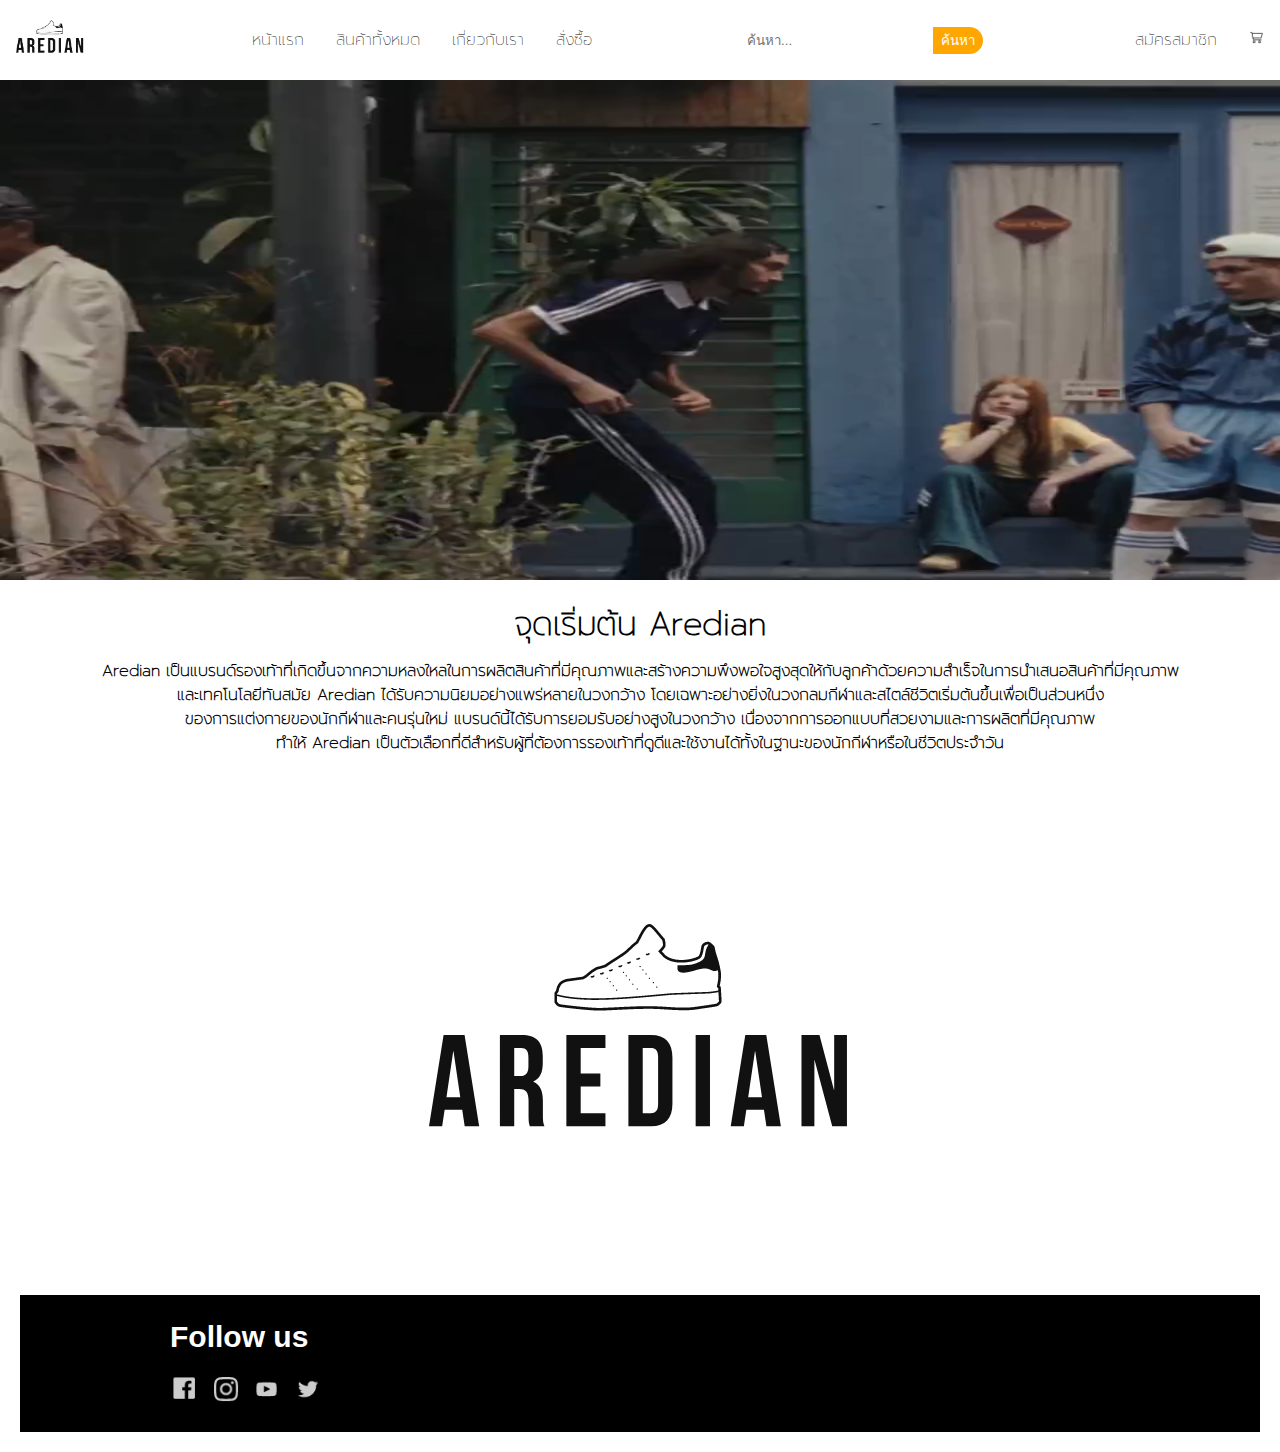
==== about-aredian.html @ a99cf836 "new html file and adding new feature" ====
<!DOCTYPE html>
<html lang="en">
<head>
    <meta charset="UTF-8">
    <meta name="viewport" content="width=device-width, initial-scale=1.0">
    <link rel="stylesheet" href="style.css">
    <title>สินค้าใหม่ | AREDIAN</title>
</head>
<body>
     <nav class="nav">
        <div class="logo">
            <a href=""><img src="img/logo.png" width="100" alt=""></a>
        </div>
        <ul class="menu">
            <li><a href="index.html">หน้าแรก</a></li>
            <li><a href="allproduct.html">สินค้าทั้งหมด</a></li>
            <li><a href="about-aredian.html">เกี่ยวกับเรา</a></li>
            <li><a href="address.html">สั่งซื้อ</a></li>
        </ul>
        <div class="search-form">
            <input type="text" placeholder="ค้นหา...">
            <button type="submit">ค้นหา</button>
        </div>
        
        <div class="account-menu">
            <li><a href="signup.html">สมัครสมาชิก</a></li>
            <li><a href="#"><img src="img/shoppingcart_120371.png" width="15"></a></li>
        </div>
    </nav>

    <div class="video-section">
        <video autoplay loop class width="100%" height="auto">
            <source src="video/originals_ss24_t_toe_mh_t_d20a02f157.mp4" type="video/mp4">
                    Your browser does not support the video tag.
        </video>
    </div>

    <div class="content">
        <div class="text-section">
            <h1>จุดเริ่มต้น Aredian</h1>
            <p>Aredian เป็นแบรนด์รองเท้าที่เกิดขึ้นจากความหลงใหลในการผลิตสินค้าที่มีคุณภาพและสร้างความพึงพอใจสูงสุดให้กับลูกค้าด้วยความสำเร็จในการนำเสนอสินค้าที่มีคุณภาพ</p>
            <p>และเทคโนโลยีทันสมัย Aredian ได้รับความนิยมอย่างแพร่หลายในวงกว้าง โดยเฉพาะอย่างยิ่งในวงกลมกีฬาและสไตล์ชีวิตเริ่มต้นขึ้นเพื่อเป็นส่วนหนึ่ง</p>
            <p>ของการแต่งกายของนักกีฬาและคนรุ่นใหม่ แบรนด์นี้ได้รับการยอมรับอย่างสูงในวงกว้าง เนื่องจากการออกแบบที่สวยงามและการผลิตที่มีคุณภาพ</p> 
            <p>ทำให้ Aredian เป็นตัวเลือกที่ดีสำหรับผู้ที่ต้องการรองเท้าที่ดูดีและใช้งานได้ทั้งในฐานะของนักกีฬาหรือในชีวิตประจำวัน</p>
        </div>
        
        <div class="image">
            <img src="img/logo.png" alt="Image">
        </div>

        
        <footer class="footer">
            <div class="footer-container">
                <div class="footer-menu">
                    <h3 class="follow">Follow us</h3>
                    <ul class="social-icons">
                        <li><a href="#"><img src="img/icon2.png" alt="Facebook" width="30"></a></li>
                        <li><a href="#"><img src="img/icon1.png" alt="Instagram" width="25"></a></li>
                        <li><a href="#"><img src="img/icon3.png" alt="Twitter" width="25"></a></li>
                        <li><a href="#"><img src="img/icon4.png" alt="YouTube" width="30"></a></li>
                    </ul>
                </div>
            </div>
        </footer>
    </div>
</body>
</html>
---- style.css ----
@font-face {
    font-family: 'TH Sarabun New';
    src: url('font/Prompt-Thin.ttf') format('truetype');
}

body {
    font-family: 'TH Sarabun New', sans-serif;
}

.header {
    display: flex;
    height: 80px;
    font-family: Arial;
    align-items: center;
}

.container-1 {
    display: flex;
    align-items: center;
    width: 100%; 
    max-width: 960px; 
    margin: 0 auto; 
    padding: 10px; 
}

.header-wrapper {
    flex: 1; 
}

.social-icon {
    padding-right: 10px; 
}

*{
    margin: 0;
    padding: 0;
    box-sizing: border-box;
}

a {
    text-decoration: none;
    color: black;
}

.menu li, .account-menu li {
    display: inline-block; 
    margin-right: 10px; 
}

nav {
    display: flex;
    background-color: #ffffff;
    outline: 1px solid rgb(109, 109, 109);
    height: 80px;
    align-items: center;
    justify-content: space-between;

    & .menu,  .account-menu{
        display: flex;

        & li {
            margin: 0 1rem;
        }
    }

}

.search-form {
    border-radius: 50px;
    overflow: hidden; 
}

.search-form input[type="text"],
.search-form button {
    border: none; 
    outline: none; 
    padding: 3px; 
}

.search-form button {
    background-color: #ffa600; 
    color: rgb(255, 255, 255); 
    width: 50px; 
    cursor: pointer; 
}

.about-aredian-boost {
    max-width: 960px; 
    margin: 0 auto; 
    padding: 20px; 
    font-weight: bold;
}

.product-recommend-pic li img {
    width: 250px; 
    height: 250px; 
    object-fit: cover; 
}

.product-recommend-pic li{
    display: inline-block;
    margin-right: 10px;
}

.container-product-recommend{
    width: 100%; 
    max-width: 960px; 
    margin: auto; 
    padding: 10px; 
    font-weight: bold;
}

.content {
    display: grid;
    grid-template-columns: 1fr;
    grid-gap: 20px;
    padding: 20px;
}

.video-section {
    position: relative;
    width: 100%;
    height: 500px;
    overflow: hidden;
}

.video-section video {
    width: 100%;
    height: 130%;
    object-fit:inherit
}
.text-section {
    text-align: center;
}

.text-section h1 {
    margin-bottom: 10px;
}

.text-section p{
    font-weight: bold;
}
.image {
    display: flex;
    justify-content: center;
    align-items: center;
    height: 500px;
}

/* FOOTER */
.footer {
    background-color: #000;
    color: #fff;
    padding: 15px 0;
}

.footer-menu h3 {
    font-size: 30px;
    margin-bottom: 20px;
}

.social-icons li {
    display: inline-block;
    margin-right: 10px;
}

.footer-container{
    font-family: Arial;
    width: 100%; 
    max-width: 960px; 
    margin: auto; 
    padding: 10px; 
}

/*responsive*/
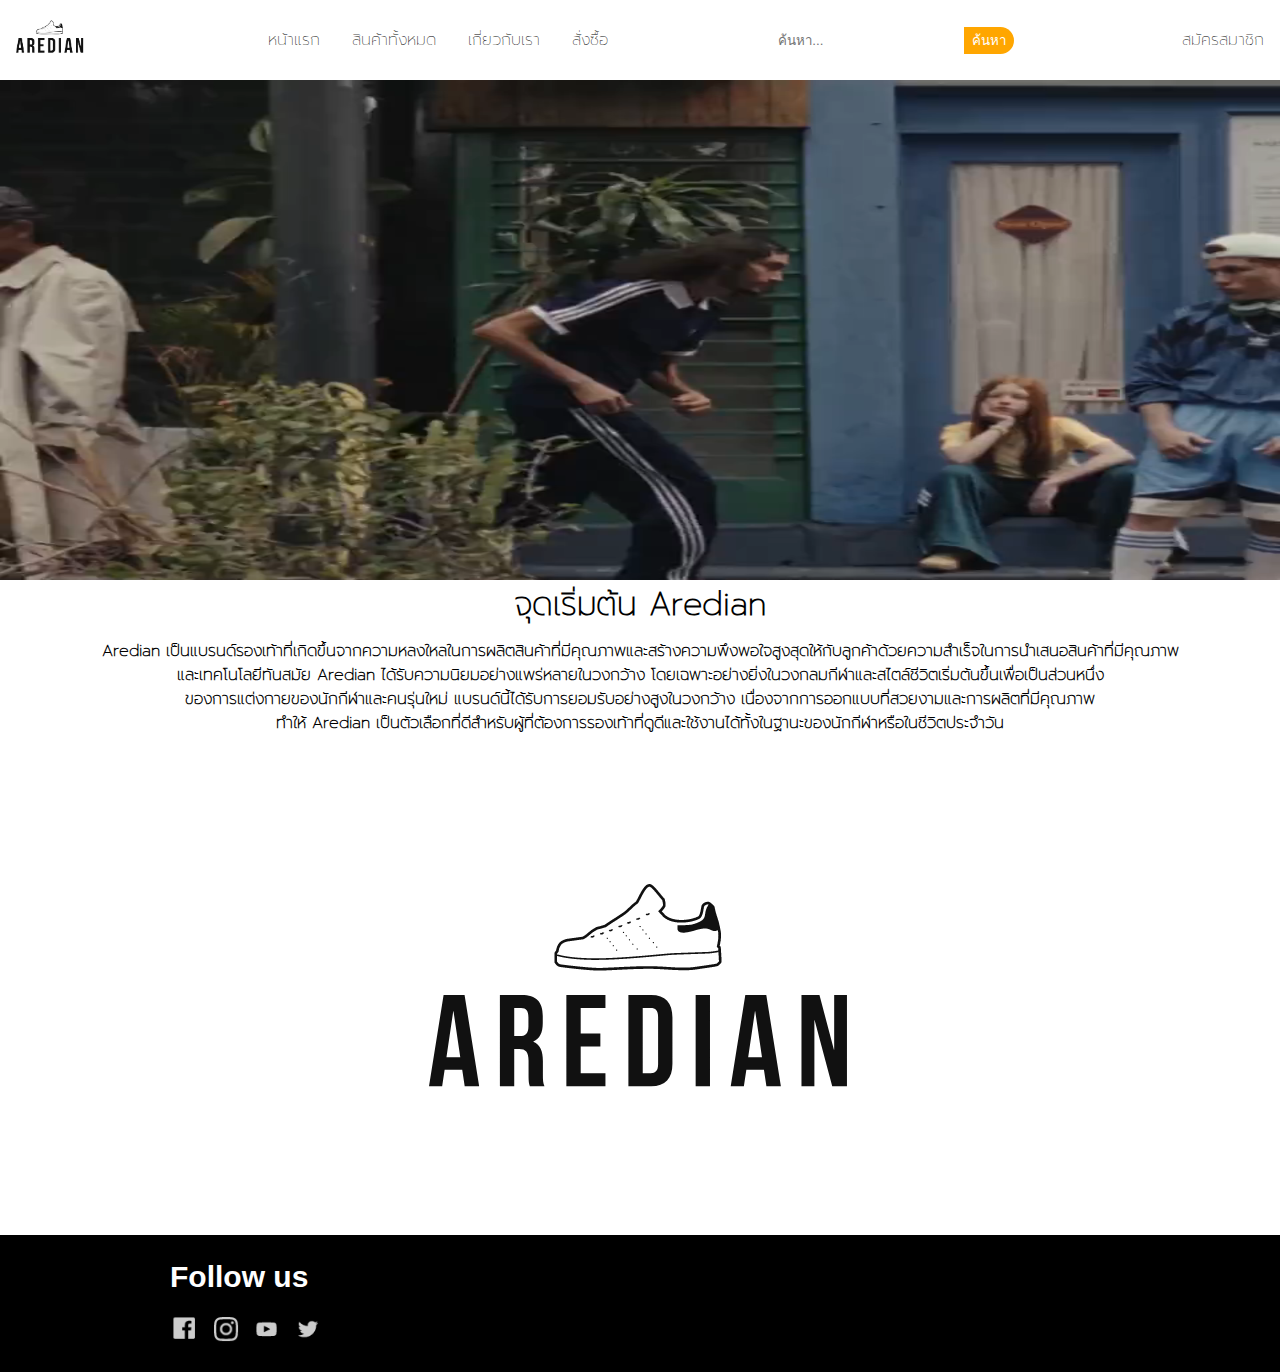
==== commit fa0452fe: "fix sign up page" ====
--- a/about-aredian.html
+++ b/about-aredian.html
@@ -9,7 +9,7 @@
 <body>
      <nav class="nav">
         <div class="logo">
-            <a href=""><img src="img/logo.png" width="100" alt=""></a>
+            <a href="index.html"><img src="img/logo.png" width="100" alt=""></a>
         </div>
         <ul class="menu">
             <li><a href="index.html">หน้าแรก</a></li>
@@ -24,8 +24,6 @@
         
         <div class="account-menu">
             <li><a href="signup.html">สมัครสมาชิก</a></li>
-            <li><a href="#"><img src="img/shoppingcart_120371.png" width="15"></a></li>
-        </div>
     </nav>
 
     <div class="video-section">
@@ -35,7 +33,7 @@
         </video>
     </div>
 
-    <div class="content">
+    <div class="">
         <div class="text-section">
             <h1>จุดเริ่มต้น Aredian</h1>
             <p>Aredian เป็นแบรนด์รองเท้าที่เกิดขึ้นจากความหลงใหลในการผลิตสินค้าที่มีคุณภาพและสร้างความพึงพอใจสูงสุดให้กับลูกค้าด้วยความสำเร็จในการนำเสนอสินค้าที่มีคุณภาพ</p>
@@ -47,7 +45,7 @@
         <div class="image">
             <img src="img/logo.png" alt="Image">
         </div>
-
+    </div>
         
         <footer class="footer">
             <div class="footer-container">
@@ -61,7 +59,7 @@
                     </ul>
                 </div>
             </div>
-        </footer>
-    </div>
+        </footer> 
+    
 </body>
 </html>--- a/style.css
+++ b/style.css
@@ -110,6 +110,7 @@
     font-weight: bold;
 }
 
+/*about-aredian.html*/
 .content {
     display: grid;
     grid-template-columns: 1fr;
